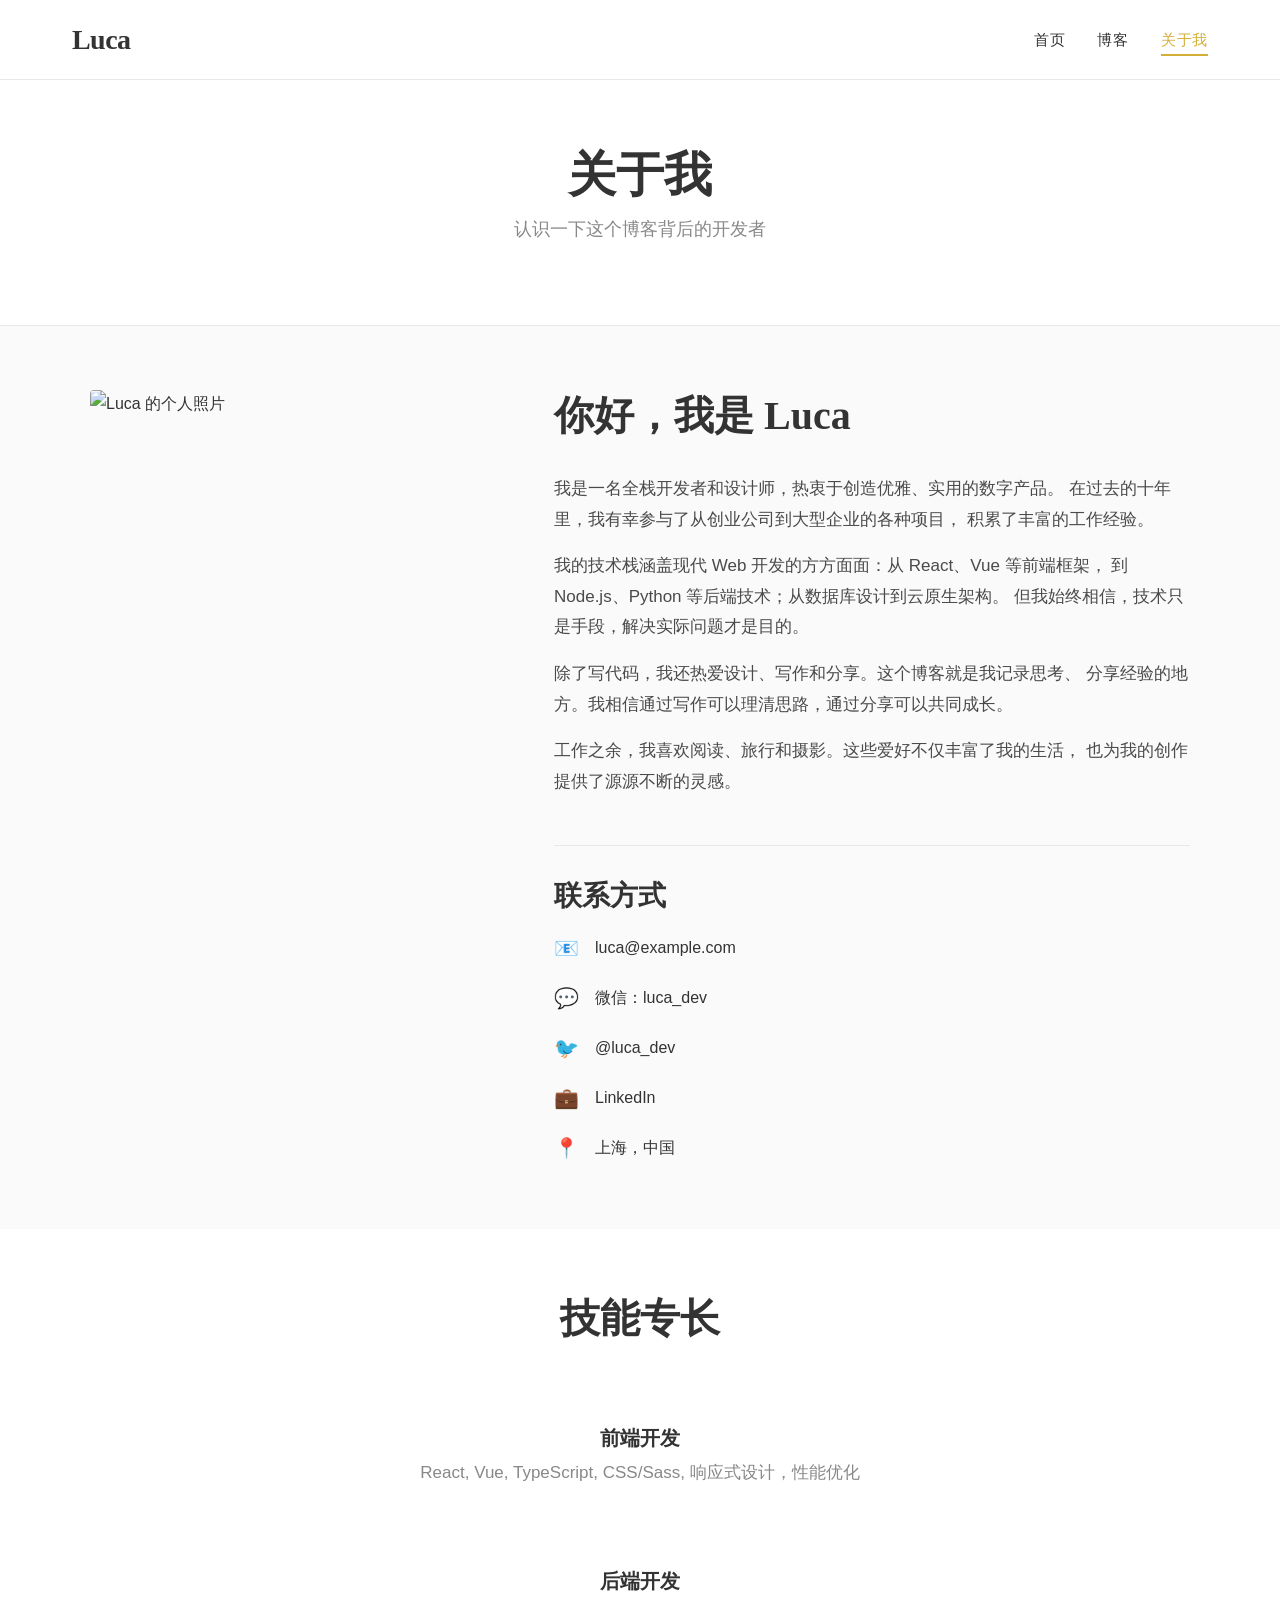
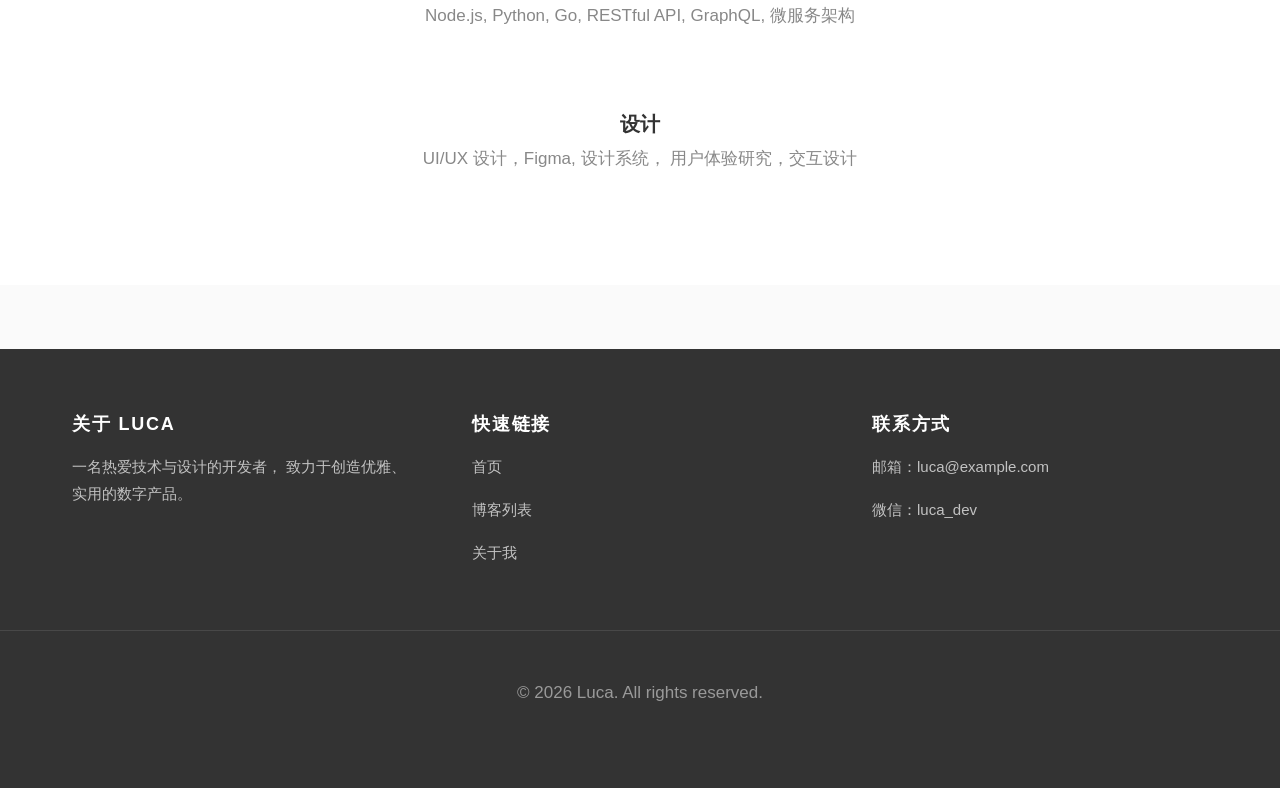
==== about.html @ 521ca347 "Initial commit: Luca personal blog" ====
<!DOCTYPE html>
<html lang="zh-CN">
<head>
  <meta charset="UTF-8">
  <meta name="viewport" content="width=device-width, initial-scale=1.0">
  <meta name="description" content="关于 Luca - 个人简介与联系方式">
  <title>关于我 - Luca</title>
  <link rel="stylesheet" href="css/style.css">
</head>
<body>
  <!-- Header & Navigation -->
  <header class="site-header">
    <div class="container header-inner">
      <a href="index.html" class="logo">Luca</a>
      
      <button class="menu-toggle" aria-label="切换菜单">
        <span></span>
        <span></span>
        <span></span>
      </button>
      
      <nav>
        <ul class="nav-menu">
          <li><a href="index.html" class="nav-link">首页</a></li>
          <li><a href="blog.html" class="nav-link">博客</a></li>
          <li><a href="about.html" class="nav-link active">关于我</a></li>
        </ul>
      </nav>
    </div>
  </header>

  <!-- Page Header -->
  <section class="page-header">
    <div class="container">
      <h1 class="page-title">关于我</h1>
      <p class="page-subtitle">认识一下这个博客背后的开发者</p>
    </div>
  </section>

  <!-- About Section -->
  <section class="section">
    <div class="container">
      <div class="about-grid">
        <img src="https://images.unsplash.com/photo-1507003211169-0a1dd7228f2d?w=800&h=1000&fit=crop" 
             alt="Luca 的个人照片" 
             class="about-image"
             loading="lazy">
        
        <div class="about-content">
          <h2>你好，我是 Luca</h2>
          
          <div class="about-text">
            <p>
              我是一名全栈开发者和设计师，热衷于创造优雅、实用的数字产品。
              在过去的十年里，我有幸参与了从创业公司到大型企业的各种项目，
              积累了丰富的工作经验。
            </p>
            
            <p>
              我的技术栈涵盖现代 Web 开发的方方面面：从 React、Vue 等前端框架，
              到 Node.js、Python 等后端技术；从数据库设计到云原生架构。
              但我始终相信，技术只是手段，解决实际问题才是目的。
            </p>
            
            <p>
              除了写代码，我还热爱设计、写作和分享。这个博客就是我记录思考、
              分享经验的地方。我相信通过写作可以理清思路，通过分享可以共同成长。
            </p>
            
            <p>
              工作之余，我喜欢阅读、旅行和摄影。这些爱好不仅丰富了我的生活，
              也为我的创作提供了源源不断的灵感。
            </p>
          </div>

          <div class="about-contact">
            <h3>联系方式</h3>
            <ul class="contact-list">
              <li class="contact-item">
                <span class="contact-icon">📧</span>
                <a href="mailto:luca@example.com">luca@example.com</a>
              </li>
              <li class="contact-item">
                <span class="contact-icon">💬</span>
                <span>微信：luca_dev</span>
              </li>
              <li class="contact-item">
                <span class="contact-icon">🐦</span>
                <a href="https://twitter.com/luca_dev" target="_blank" rel="noopener">@luca_dev</a>
              </li>
              <li class="contact-item">
                <span class="contact-icon">💼</span>
                <a href="https://linkedin.com/in/luca" target="_blank" rel="noopener">LinkedIn</a>
              </li>
              <li class="contact-item">
                <span class="contact-icon">📍</span>
                <span>上海，中国</span>
              </li>
            </ul>
          </div>
        </div>
      </div>
    </div>
  </section>

  <!-- Skills Section -->
  <section class="section" style="background-color: var(--color-white);">
    <div class="container">
      <h2 style="text-align: center; margin-bottom: 3rem;">技能专长</h2>
      
      <div class="grid-3">
        <div class="fade-in" style="padding: var(--spacing-md); text-align: center;">
          <h3 style="font-size: 1.25rem; margin-bottom: var(--spacing-xs);">前端开发</h3>
          <p style="color: var(--color-gray);">
            React, Vue, TypeScript, CSS/Sass, 
            响应式设计，性能优化
          </p>
        </div>
        
        <div class="fade-in" style="padding: var(--spacing-md); text-align: center;">
          <h3 style="font-size: 1.25rem; margin-bottom: var(--spacing-xs);">后端开发</h3>
          <p style="color: var(--color-gray);">
            Node.js, Python, Go, RESTful API, 
            GraphQL, 微服务架构
          </p>
        </div>
        
        <div class="fade-in" style="padding: var(--spacing-md); text-align: center;">
          <h3 style="font-size: 1.25rem; margin-bottom: var(--spacing-xs);">设计</h3>
          <p style="color: var(--color-gray);">
            UI/UX 设计，Figma, 设计系统，
            用户体验研究，交互设计
          </p>
        </div>
      </div>
    </div>
  </section>

  <!-- Footer -->
  <footer class="site-footer">
    <div class="footer-inner">
      <div class="footer-section">
        <h4>关于 Luca</h4>
        <p>
          一名热爱技术与设计的开发者，
          致力于创造优雅、实用的数字产品。
        </p>
      </div>
      
      <div class="footer-section">
        <h4>快速链接</h4>
        <p><a href="index.html">首页</a></p>
        <p><a href="blog.html">博客列表</a></p>
        <p><a href="about.html">关于我</a></p>
      </div>
      
      <div class="footer-section">
        <h4>联系方式</h4>
        <p>邮箱：luca@example.com</p>
        <p>微信：luca_dev</p>
      </div>
    </div>
    
    <div class="footer-bottom">
      <p>&copy; 2026 Luca. All rights reserved.</p>
    </div>
  </footer>

  <script src="js/main.js"></script>
</body>
</html>
---- css/style.css ----
/* ============================================
   Luca Personal Blog - Main Stylesheet
   Modern Editorial Style
   ============================================ */

/* CSS Variables - Design Tokens */
:root {
  /* Colors */
  --color-soft-white: #FAFAFA;
  --color-white: #FFFFFF;
  --color-charcoal: #333333;
  --color-charcoal-light: #4A4A4A;
  --color-soft-gold: #D4AF37;
  --color-soft-gold-light: #E5C55A;
  --color-gray-light: #E8E8E8;
  --color-gray: #888888;
  
  /* Typography - System Font Stack */
  --font-primary: -apple-system, BlinkMacSystemFont, "Segoe UI", Roboto, 
                  "Helvetica Neue", Arial, "Noto Sans", "PingFang SC", 
                  "Hiragino Sans GB", "Microsoft YaHei", sans-serif;
  --font-serif: Georgia, "Times New Roman", Times, "Songti SC", 
                "SimSun", serif;
  
  /* Spacing */
  --spacing-xs: 0.5rem;
  --spacing-sm: 1rem;
  --spacing-md: 2rem;
  --spacing-lg: 3rem;
  --spacing-xl: 4rem;
  
  /* Layout */
  --container-max: 1200px;
  --header-height: 80px;
  
  /* Transitions */
  --transition-fast: 0.2s ease;
  --transition-normal: 0.3s ease;
}

/* ============================================
   Reset & Base Styles
   ============================================ */
*, *::before, *::after {
  margin: 0;
  padding: 0;
  box-sizing: border-box;
}

html {
  font-size: 16px;
  scroll-behavior: smooth;
}

body {
  font-family: var(--font-primary);
  background-color: var(--color-soft-white);
  color: var(--color-charcoal);
  line-height: 1.7;
  font-weight: 400;
  -webkit-font-smoothing: antialiased;
  -moz-osx-font-smoothing: grayscale;
}

a {
  color: var(--color-charcoal);
  text-decoration: none;
  transition: color var(--transition-fast);
}

a:hover {
  color: var(--color-soft-gold);
}

img {
  max-width: 100%;
  height: auto;
  display: block;
}

/* ============================================
   Typography
   ============================================ */
h1, h2, h3, h4, h5, h6 {
  font-family: var(--font-serif);
  font-weight: 600;
  line-height: 1.3;
  margin-bottom: var(--spacing-sm);
  color: var(--color-charcoal);
}

h1 { font-size: 3rem; }
h2 { font-size: 2.5rem; }
h3 { font-size: 1.75rem; }
h4 { font-size: 1.5rem; }

p {
  margin-bottom: var(--spacing-sm);
  font-size: 1.0625rem;
}

/* ============================================
   Layout Utilities
   ============================================ */
.container {
  max-width: var(--container-max);
  margin: 0 auto;
  padding: 0 var(--spacing-md);
}

.section {
  padding: var(--spacing-xl) 0;
}

/* Grid Layouts */
.grid {
  display: grid;
  gap: var(--spacing-md);
}

.grid-2 { grid-template-columns: repeat(2, 1fr); }
.grid-3 { grid-template-columns: repeat(3, 1fr); }
.grid-4 { grid-template-columns: repeat(4, 1fr); }

/* Flexbox Utilities */
.flex {
  display: flex;
}

.flex-center {
  display: flex;
  align-items: center;
  justify-content: center;
}

.flex-between {
  display: flex;
  align-items: center;
  justify-content: space-between;
}

.flex-column {
  display: flex;
  flex-direction: column;
}

/* ============================================
   Header & Navigation
   ============================================ */
.site-header {
  background-color: var(--color-white);
  border-bottom: 1px solid var(--color-gray-light);
  position: sticky;
  top: 0;
  z-index: 1000;
  height: var(--header-height);
}

.header-inner {
  display: flex;
  align-items: center;
  justify-content: space-between;
  height: 100%;
}

.logo {
  font-family: var(--font-serif);
  font-size: 1.75rem;
  font-weight: 700;
  color: var(--color-charcoal);
  letter-spacing: -0.02em;
}

.logo:hover {
  color: var(--color-soft-gold);
}

.nav-menu {
  display: flex;
  list-style: none;
  gap: var(--spacing-md);
}

.nav-link {
  font-size: 0.9375rem;
  font-weight: 500;
  text-transform: uppercase;
  letter-spacing: 0.05em;
  padding: var(--spacing-xs) 0;
  position: relative;
}

.nav-link::after {
  content: '';
  position: absolute;
  bottom: 0;
  left: 0;
  width: 0;
  height: 2px;
  background-color: var(--color-soft-gold);
  transition: width var(--transition-normal);
}

.nav-link:hover::after,
.nav-link.active::after {
  width: 100%;
}

.nav-link:hover,
.nav-link.active {
  color: var(--color-soft-gold);
}

/* Mobile Menu Toggle */
.menu-toggle {
  display: none;
  flex-direction: column;
  gap: 5px;
  background: none;
  border: none;
  cursor: pointer;
  padding: var(--spacing-xs);
}

.menu-toggle span {
  width: 25px;
  height: 2px;
  background-color: var(--color-charcoal);
  transition: var(--transition-fast);
}

/* ============================================
   Hero Section
   ============================================ */
.hero {
  background-color: var(--color-white);
  padding: var(--spacing-xl) 0;
  text-align: center;
}

.hero-title {
  font-size: 3.5rem;
  margin-bottom: var(--spacing-sm);
  color: var(--color-charcoal);
}

.hero-subtitle {
  font-size: 1.25rem;
  color: var(--color-gray);
  max-width: 600px;
  margin: 0 auto;
  font-family: var(--font-serif);
  font-style: italic;
}

/* ============================================
   Blog Cards
   ============================================ */
.blog-grid {
  display: grid;
  grid-template-columns: repeat(auto-fill, minmax(350px, 1fr));
  gap: var(--spacing-lg);
}

.blog-card {
  background-color: var(--color-white);
  border: 1px solid var(--color-gray-light);
  overflow: hidden;
  transition: transform var(--transition-normal), 
              box-shadow var(--transition-normal);
}

.blog-card:hover {
  transform: translateY(-5px);
  box-shadow: 0 10px 30px rgba(0, 0, 0, 0.1);
}

.blog-card-image {
  width: 100%;
  height: 240px;
  object-fit: cover;
  transition: transform var(--transition-normal);
}

.blog-card:hover .blog-card-image {
  transform: scale(1.05);
}

.blog-card-content {
  padding: var(--spacing-md);
}

.blog-card-meta {
  display: flex;
  align-items: center;
  gap: var(--spacing-sm);
  margin-bottom: var(--spacing-xs);
  font-size: 0.8125rem;
  color: var(--color-gray);
  text-transform: uppercase;
  letter-spacing: 0.05em;
}

.blog-card-category {
  color: var(--color-soft-gold);
  font-weight: 600;
}

.blog-card-title {
  font-size: 1.5rem;
  margin-bottom: var(--spacing-xs);
  line-height: 1.3;
}

.blog-card-excerpt {
  color: var(--color-charcoal-light);
  font-size: 1rem;
  line-height: 1.7;
  margin-bottom: var(--spacing-sm);
}

.blog-card-footer {
  display: flex;
  align-items: center;
  justify-content: space-between;
  padding-top: var(--spacing-sm);
  border-top: 1px solid var(--color-gray-light);
}

.read-more {
  font-size: 0.875rem;
  font-weight: 600;
  text-transform: uppercase;
  letter-spacing: 0.05em;
  color: var(--color-soft-gold);
  display: flex;
  align-items: center;
  gap: var(--spacing-xs);
}

.read-more::after {
  content: '→';
  transition: transform var(--transition-fast);
}

.read-more:hover::after {
  transform: translateX(5px);
}

/* ============================================
   Blog List Page
   ============================================ */
.page-header {
  background-color: var(--color-white);
  padding: var(--spacing-xl) 0;
  text-align: center;
  border-bottom: 1px solid var(--color-gray-light);
}

.page-title {
  font-size: 3rem;
  margin-bottom: var(--spacing-xs);
}

.page-subtitle {
  font-size: 1.125rem;
  color: var(--color-gray);
  font-family: var(--font-serif);
}

.blog-list {
  display: grid;
  gap: var(--spacing-lg);
  max-width: 900px;
  margin: 0 auto;
}

.blog-list-item {
  display: grid;
  grid-template-columns: 300px 1fr;
  gap: var(--spacing-md);
  background-color: var(--color-white);
  border: 1px solid var(--color-gray-light);
  overflow: hidden;
  transition: transform var(--transition-normal),
              box-shadow var(--transition-normal);
}

.blog-list-item:hover {
  transform: translateX(5px);
  box-shadow: 0 5px 20px rgba(0, 0, 0, 0.08);
}

.blog-list-item-image {
  width: 100%;
  height: 100%;
  min-height: 200px;
  object-fit: cover;
}

.blog-list-item-content {
  padding: var(--spacing-md);
  display: flex;
  flex-direction: column;
  justify-content: center;
}

.blog-list-item-meta {
  display: flex;
  align-items: center;
  gap: var(--spacing-sm);
  margin-bottom: var(--spacing-xs);
  font-size: 0.8125rem;
  color: var(--color-gray);
  text-transform: uppercase;
  letter-spacing: 0.05em;
}

.blog-list-item-title {
  font-size: 1.75rem;
  margin-bottom: var(--spacing-xs);
}

.blog-list-item-excerpt {
  color: var(--color-charcoal-light);
  font-size: 1rem;
  line-height: 1.7;
}

/* ============================================
   About Page
   ============================================ */
.about-grid {
  display: grid;
  grid-template-columns: 400px 1fr;
  gap: var(--spacing-xl);
  align-items: start;
  max-width: 1100px;
  margin: 0 auto;
}

.about-image {
  width: 100%;
  height: 500px;
  object-fit: cover;
  border-radius: 4px;
}

.about-content h2 {
  font-size: 2.5rem;
  margin-bottom: var(--spacing-md);
}

.about-text {
  font-size: 1.0625rem;
  line-height: 1.8;
  color: var(--color-charcoal-light);
  margin-bottom: var(--spacing-md);
}

.about-contact {
  margin-top: var(--spacing-lg);
  padding-top: var(--spacing-md);
  border-top: 1px solid var(--color-gray-light);
}

.contact-list {
  list-style: none;
  display: grid;
  gap: var(--spacing-sm);
}

.contact-item {
  display: flex;
  align-items: center;
  gap: var(--spacing-sm);
  font-size: 1rem;
}

.contact-icon {
  color: var(--color-soft-gold);
  font-size: 1.25rem;
}

/* ============================================
   Single Post Page
   ============================================ */
.post-header {
  max-width: 900px;
  margin: 0 auto;
  padding: var(--spacing-xl) 0;
  text-align: center;
}

.post-meta {
  display: flex;
  align-items: center;
  justify-content: center;
  gap: var(--spacing-md);
  margin-bottom: var(--spacing-sm);
  font-size: 0.875rem;
  color: var(--color-gray);
  text-transform: uppercase;
  letter-spacing: 0.05em;
}

.post-category {
  color: var(--color-soft-gold);
  font-weight: 600;
}

.post-title {
  font-size: 3.5rem;
  margin-bottom: var(--spacing-md);
  line-height: 1.2;
}

.post-featured-image {
  width: 100%;
  max-width: 1100px;
  height: 500px;
  object-fit: cover;
  margin: 0 auto var(--spacing-xl);
  border-radius: 4px;
}

.post-content {
  max-width: 750px;
  margin: 0 auto;
  padding: 0 var(--spacing-md);
  font-size: 1.125rem;
  line-height: 1.9;
}

.post-content p {
  margin-bottom: var(--spacing-md);
}

.post-content h2 {
  font-size: 2rem;
  margin-top: var(--spacing-xl);
  margin-bottom: var(--spacing-sm);
}

.post-content h3 {
  font-size: 1.5rem;
  margin-top: var(--spacing-lg);
  margin-bottom: var(--spacing-sm);
}

.post-content blockquote {
  border-left: 4px solid var(--color-soft-gold);
  padding-left: var(--spacing-md);
  margin: var(--spacing-lg) 0;
  font-family: var(--font-serif);
  font-size: 1.25rem;
  font-style: italic;
  color: var(--color-charcoal-light);
}

.post-content ul,
.post-content ol {
  margin: var(--spacing-md) 0;
  padding-left: var(--spacing-md);
}

.post-content li {
  margin-bottom: var(--spacing-xs);
}

.post-content img {
  margin: var(--spacing-lg) 0;
  border-radius: 4px;
}

.post-tags {
  display: flex;
  flex-wrap: wrap;
  gap: var(--spacing-xs);
  margin-top: var(--spacing-xl);
  padding-top: var(--spacing-md);
  border-top: 1px solid var(--color-gray-light);
}

.tag {
  background-color: var(--color-gray-light);
  color: var(--color-charcoal);
  padding: var(--spacing-xs) var(--spacing-sm);
  font-size: 0.8125rem;
  text-transform: uppercase;
  letter-spacing: 0.05em;
  border-radius: 3px;
  transition: background-color var(--transition-fast);
}

.tag:hover {
  background-color: var(--color-soft-gold);
  color: var(--color-white);
}

/* ============================================
   Footer
   ============================================ */
.site-footer {
  background-color: var(--color-charcoal);
  color: var(--color-white);
  padding: var(--spacing-xl) 0;
  margin-top: var(--spacing-xl);
}

.footer-inner {
  display: grid;
  grid-template-columns: repeat(3, 1fr);
  gap: var(--spacing-xl);
  max-width: var(--container-max);
  margin: 0 auto;
  padding: 0 var(--spacing-md);
}

.footer-section h4 {
  color: var(--color-white);
  font-size: 1.125rem;
  margin-bottom: var(--spacing-sm);
  font-family: var(--font-primary);
  text-transform: uppercase;
  letter-spacing: 0.1em;
}

.footer-section p,
.footer-section a {
  color: rgba(255, 255, 255, 0.7);
  font-size: 0.9375rem;
  line-height: 1.8;
}

.footer-section a:hover {
  color: var(--color-soft-gold);
}

.footer-bottom {
  text-align: center;
  padding-top: var(--spacing-lg);
  margin-top: var(--spacing-lg);
  border-top: 1px solid rgba(255, 255, 255, 0.1);
  color: rgba(255, 255, 255, 0.5);
  font-size: 0.875rem;
}

/* ============================================
   Responsive Design
   ============================================ */
@media (max-width: 1024px) {
  .grid-3,
  .grid-4 {
    grid-template-columns: repeat(2, 1fr);
  }
  
  .about-grid {
    grid-template-columns: 1fr;
  }
  
  .about-image {
    height: 400px;
  }
  
  .footer-inner {
    grid-template-columns: 1fr;
    text-align: center;
  }
}

@media (max-width: 768px) {
  :root {
    --header-height: 70px;
  }
  
  h1 { font-size: 2.5rem; }
  h2 { font-size: 2rem; }
  h3 { font-size: 1.5rem; }
  
  .hero-title {
    font-size: 2.5rem;
  }
  
  .menu-toggle {
    display: flex;
  }
  
  .nav-menu {
    display: none;
    position: absolute;
    top: var(--header-height);
    left: 0;
    right: 0;
    background-color: var(--color-white);
    flex-direction: column;
    padding: var(--spacing-md);
    border-bottom: 1px solid var(--color-gray-light);
    box-shadow: 0 5px 10px rgba(0, 0, 0, 0.1);
  }
  
  .nav-menu.active {
    display: flex;
  }
  
  .blog-grid {
    grid-template-columns: 1fr;
  }
  
  .blog-list-item {
    grid-template-columns: 1fr;
  }
  
  .blog-list-item-image {
    height: 240px;
    min-height: auto;
  }
  
  .post-title {
    font-size: 2.5rem;
  }
  
  .post-featured-image {
    height: 300px;
  }
  
  .grid-2,
  .grid-3,
  .grid-4 {
    grid-template-columns: 1fr;
  }
}

@media (max-width: 480px) {
  .container {
    padding: 0 var(--spacing-sm);
  }
  
  .hero-title {
    font-size: 2rem;
  }
  
  .post-title {
    font-size: 2rem;
  }
}

/* ============================================
   Animations & Transitions
   ============================================ */
@keyframes fadeIn {
  from {
    opacity: 0;
    transform: translateY(20px);
  }
  to {
    opacity: 1;
    transform: translateY(0);
  }
}

.fade-in {
  animation: fadeIn 0.6s ease forwards;
}

/* Smooth scroll offset for sticky header */
html {
  scroll-padding-top: var(--header-height);
}

/* Selection color */
::selection {
  background-color: var(--color-soft-gold);
  color: var(--color-white);
}

/* Focus styles for accessibility */
a:focus,
button:focus,
input:focus,
textarea:focus {
  outline: 2px solid var(--color-soft-gold);
  outline-offset: 2px;
}

/* Print styles */
@media print {
  .site-header,
  .site-footer,
  .nav-menu {
    display: none;
  }
  
  .post-content {
    max-width: 100%;
  }
}
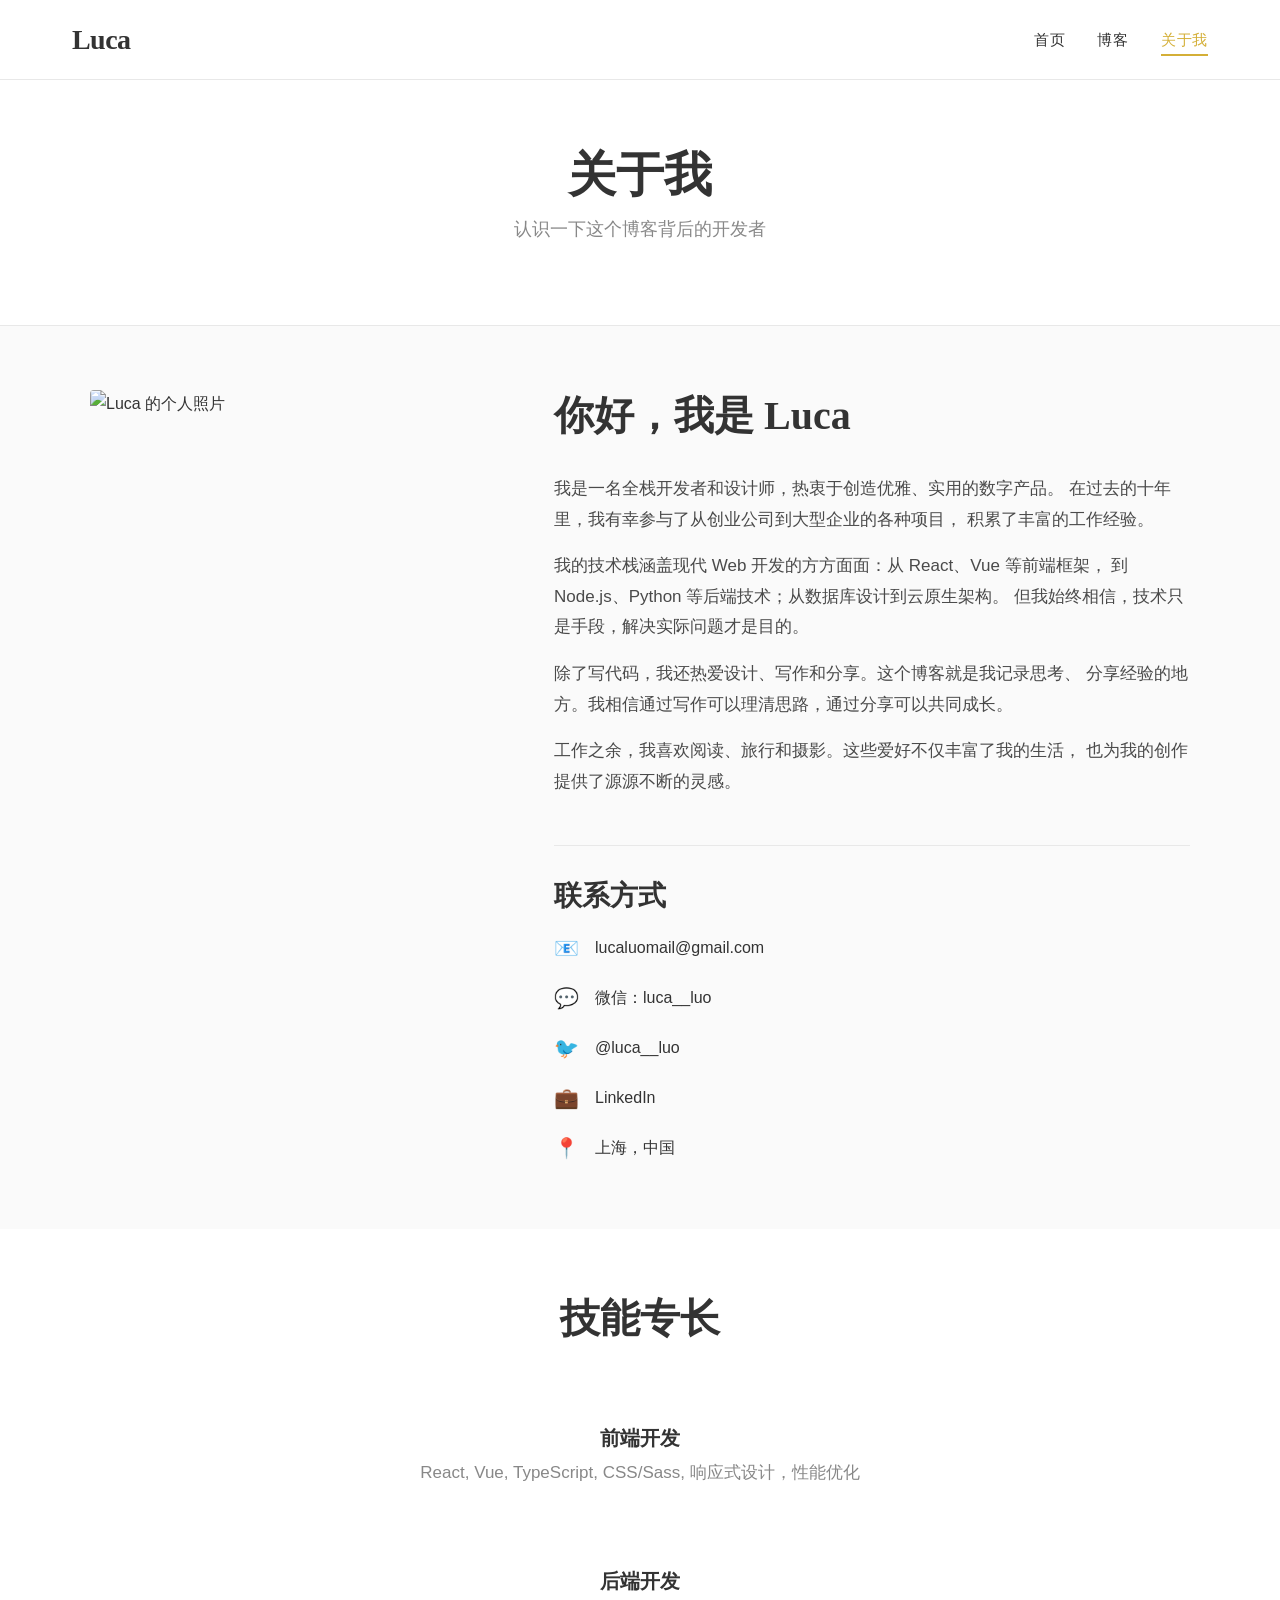
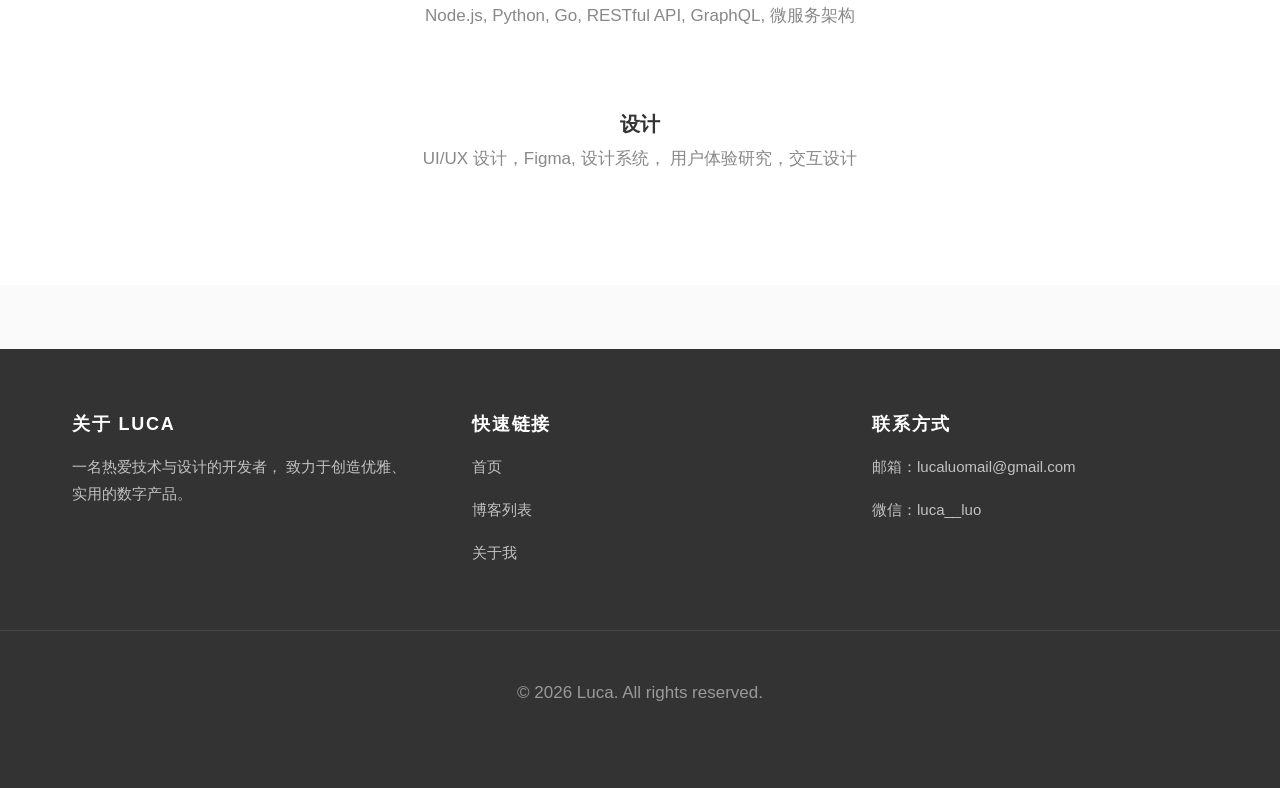
==== commit dfe248f7: "更新联系方式为真实信息" ====
--- a/about.html
+++ b/about.html
@@ -78,15 +78,15 @@
             <ul class="contact-list">
               <li class="contact-item">
                 <span class="contact-icon">📧</span>
-                <a href="mailto:luca@example.com">luca@example.com</a>
+                <a href="mailto:lucaluomail@gmail.com">lucaluomail@gmail.com</a>
               </li>
               <li class="contact-item">
                 <span class="contact-icon">💬</span>
-                <span>微信：luca_dev</span>
+                <span>微信：luca__luo</span>
               </li>
               <li class="contact-item">
                 <span class="contact-icon">🐦</span>
-                <a href="https://twitter.com/luca_dev" target="_blank" rel="noopener">@luca_dev</a>
+                <a href="https://twitter.com/luca__luo" target="_blank" rel="noopener">@luca__luo</a>
               </li>
               <li class="contact-item">
                 <span class="contact-icon">💼</span>
@@ -156,8 +156,8 @@
       
       <div class="footer-section">
         <h4>联系方式</h4>
-        <p>邮箱：luca@example.com</p>
-        <p>微信：luca_dev</p>
+        <p>邮箱：lucaluomail@gmail.com</p>
+        <p>微信：luca__luo</p>
       </div>
     </div>
     
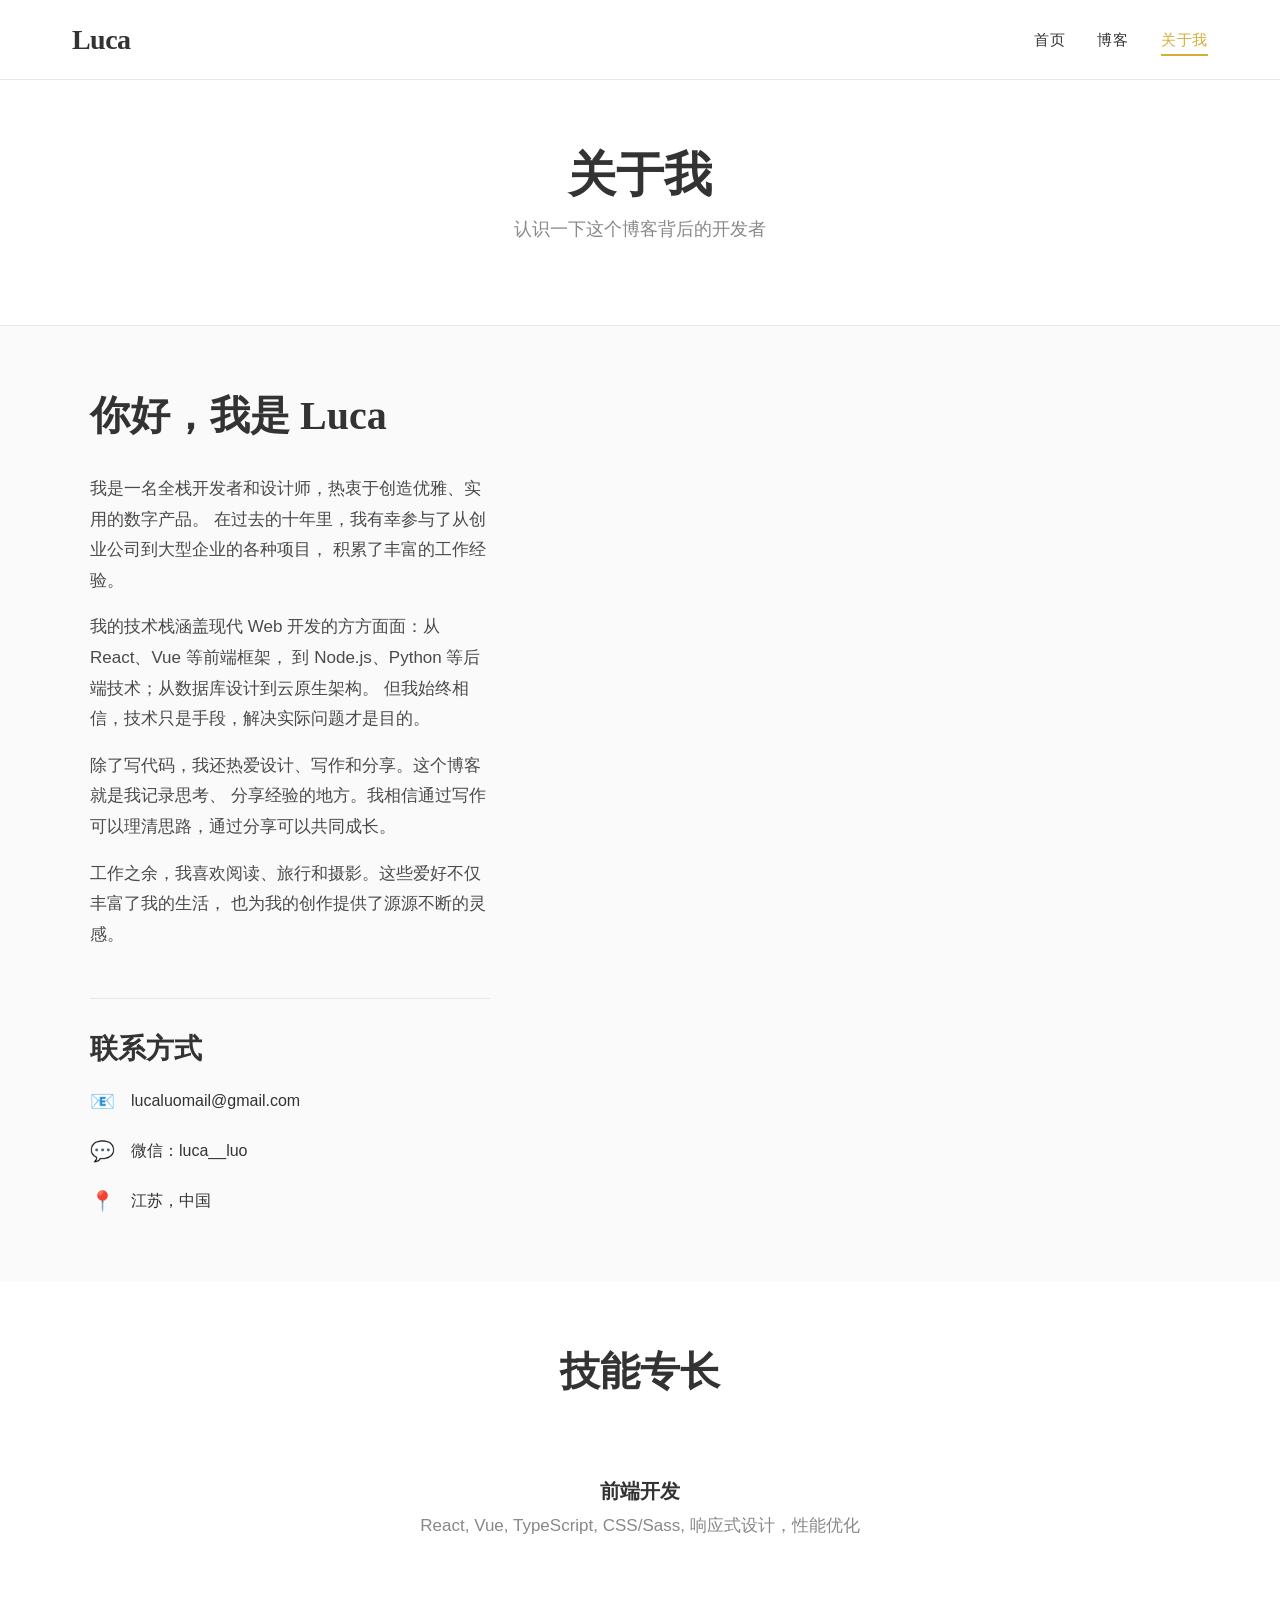
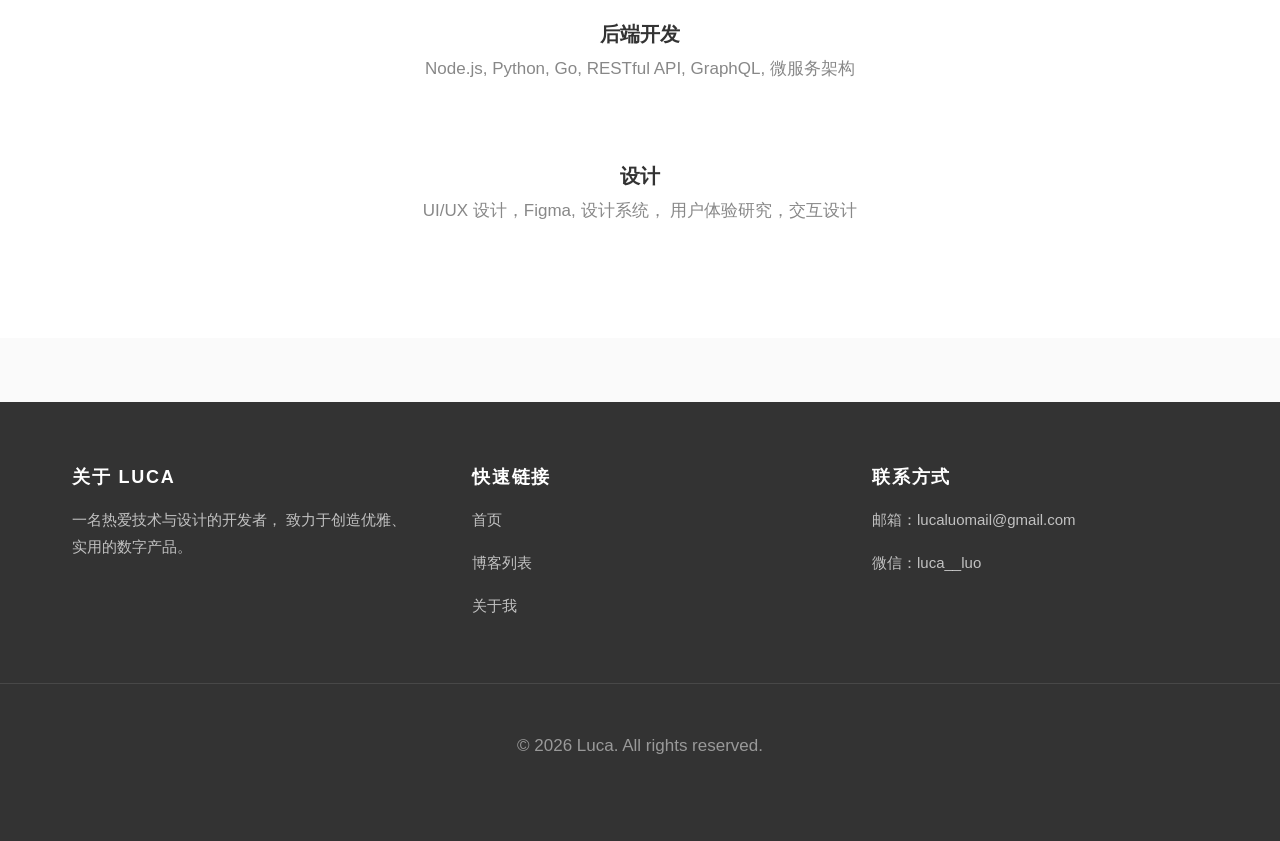
==== commit bac30373: "修正" ====
--- a/about.html
+++ b/about.html
@@ -41,10 +41,10 @@
   <section class="section">
     <div class="container">
       <div class="about-grid">
-        <img src="https://images.unsplash.com/photo-1507003211169-0a1dd7228f2d?w=800&h=1000&fit=crop" 
+        <!-- <img src="https://images.unsplash.com/photo-1507003211169-0a1dd7228f2d?w=800&h=1000&fit=crop" 
              alt="Luca 的个人照片" 
              class="about-image"
-             loading="lazy">
+             loading="lazy"> -->
         
         <div class="about-content">
           <h2>你好，我是 Luca</h2>
@@ -84,17 +84,17 @@
                 <span class="contact-icon">💬</span>
                 <span>微信：luca__luo</span>
               </li>
-              <li class="contact-item">
+              <!-- <li class="contact-item">
                 <span class="contact-icon">🐦</span>
                 <a href="https://twitter.com/luca__luo" target="_blank" rel="noopener">@luca__luo</a>
-              </li>
-              <li class="contact-item">
+              </li> -->
+              <!-- <li class="contact-item">
                 <span class="contact-icon">💼</span>
                 <a href="https://linkedin.com/in/luca" target="_blank" rel="noopener">LinkedIn</a>
-              </li>
+              </li> -->
               <li class="contact-item">
                 <span class="contact-icon">📍</span>
-                <span>上海，中国</span>
+                <span>江苏，中国</span>
               </li>
             </ul>
           </div>
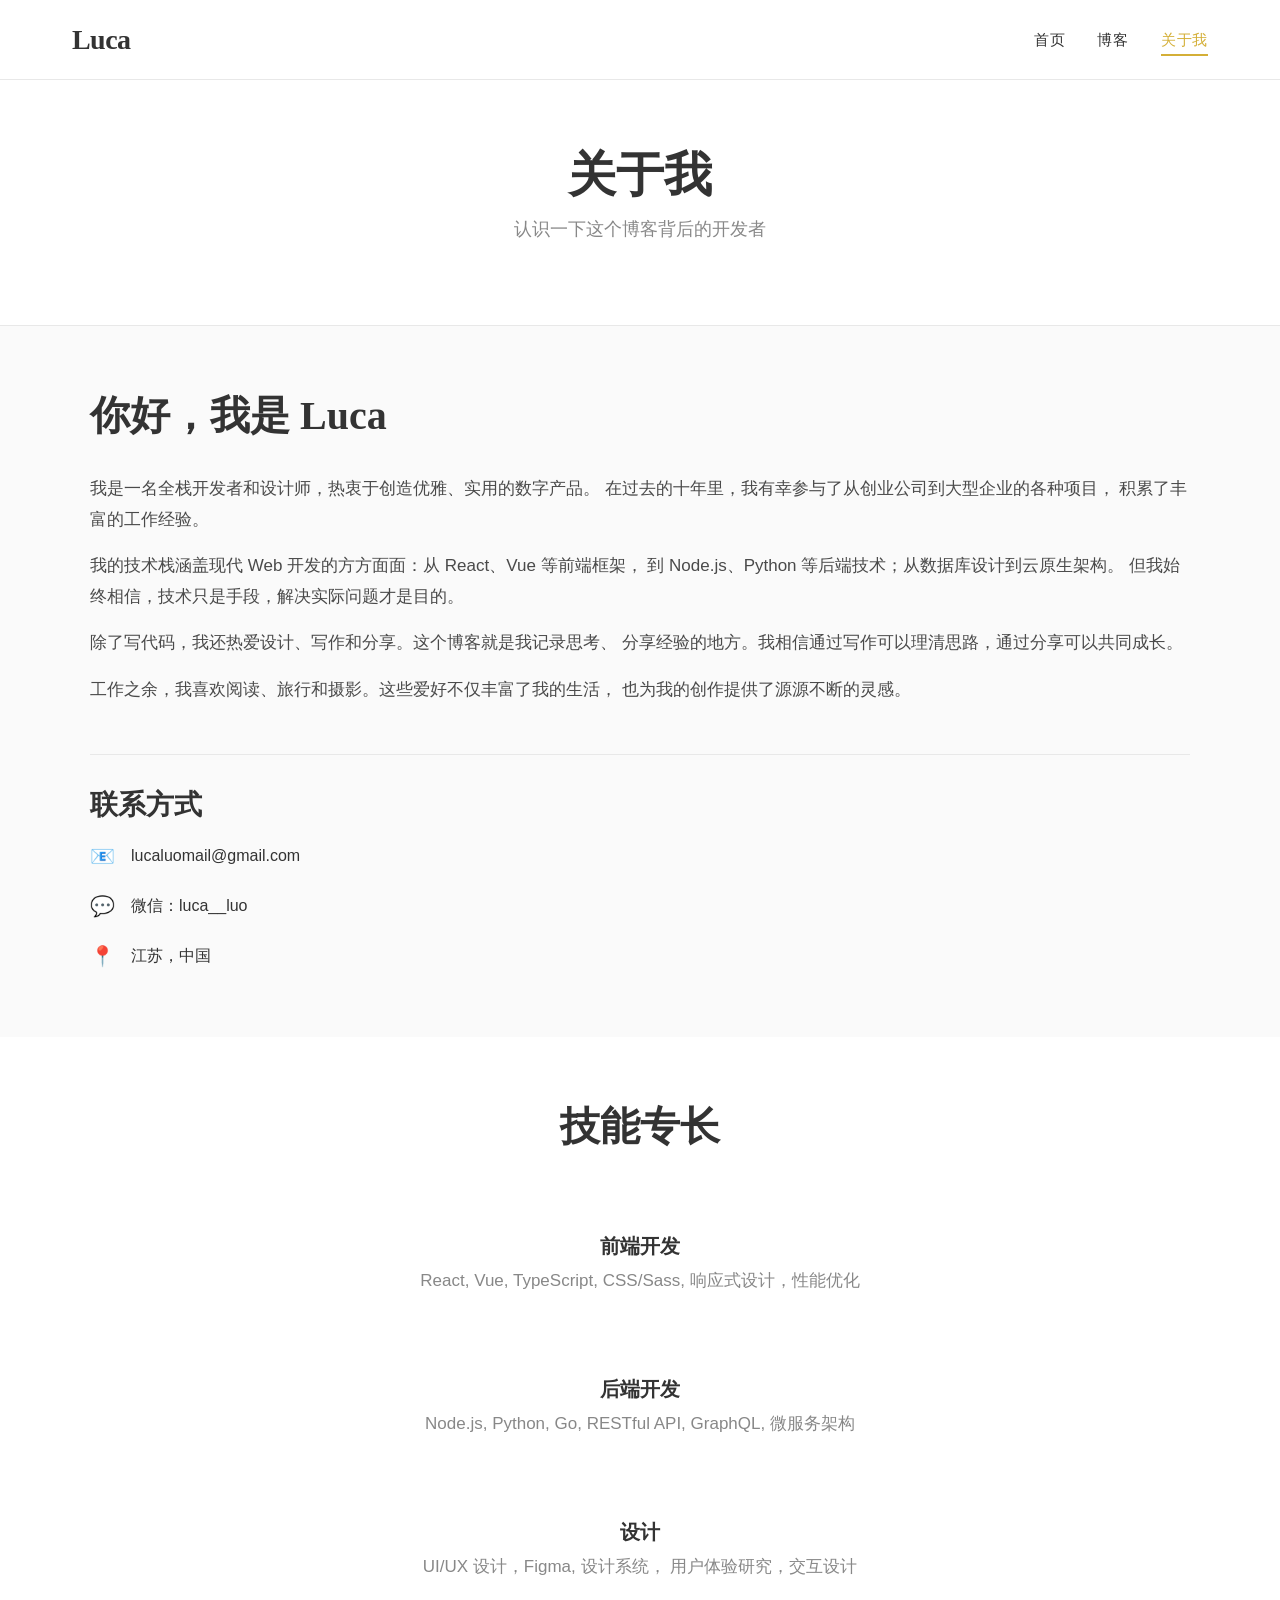
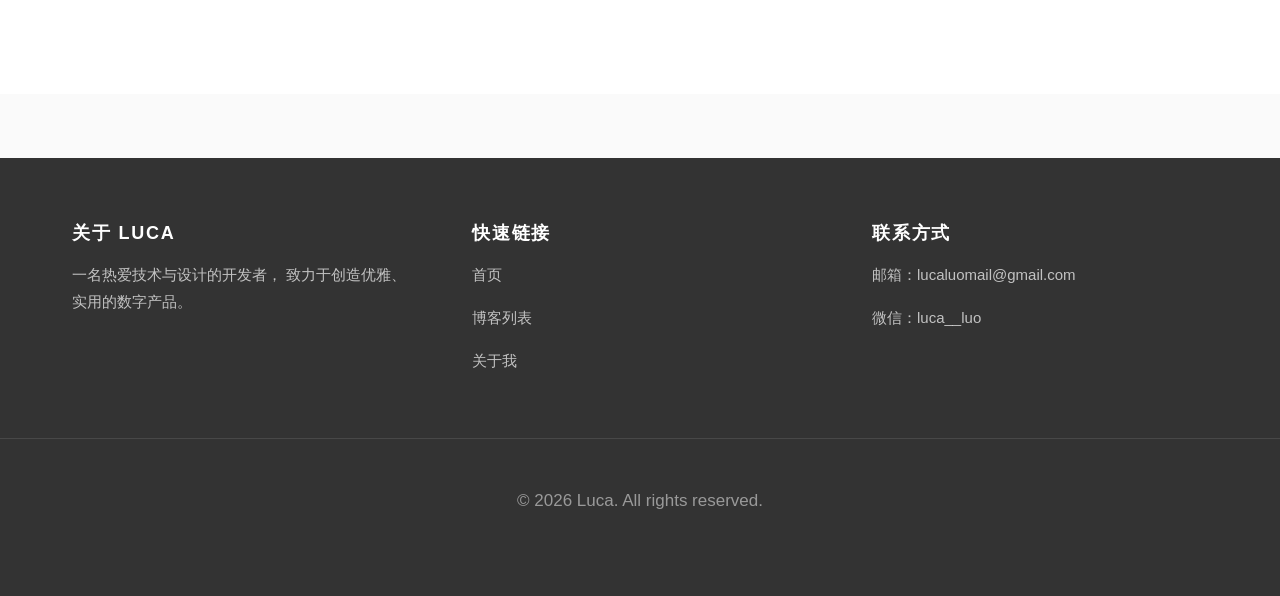
==== commit ce8af278: "移除about页面的图片并调整布局" ====
--- a/about.html
+++ b/about.html
@@ -41,11 +41,6 @@
   <section class="section">
     <div class="container">
       <div class="about-grid">
-        <!-- <img src="https://images.unsplash.com/photo-1507003211169-0a1dd7228f2d?w=800&h=1000&fit=crop" 
-             alt="Luca 的个人照片" 
-             class="about-image"
-             loading="lazy"> -->
-        
         <div class="about-content">
           <h2>你好，我是 Luca</h2>
           
--- a/css/style.css
+++ b/css/style.css
@@ -432,7 +432,7 @@
    ============================================ */
 .about-grid {
   display: grid;
-  grid-template-columns: 400px 1fr;
+  grid-template-columns: 1fr;
   gap: var(--spacing-xl);
   align-items: start;
   max-width: 1100px;
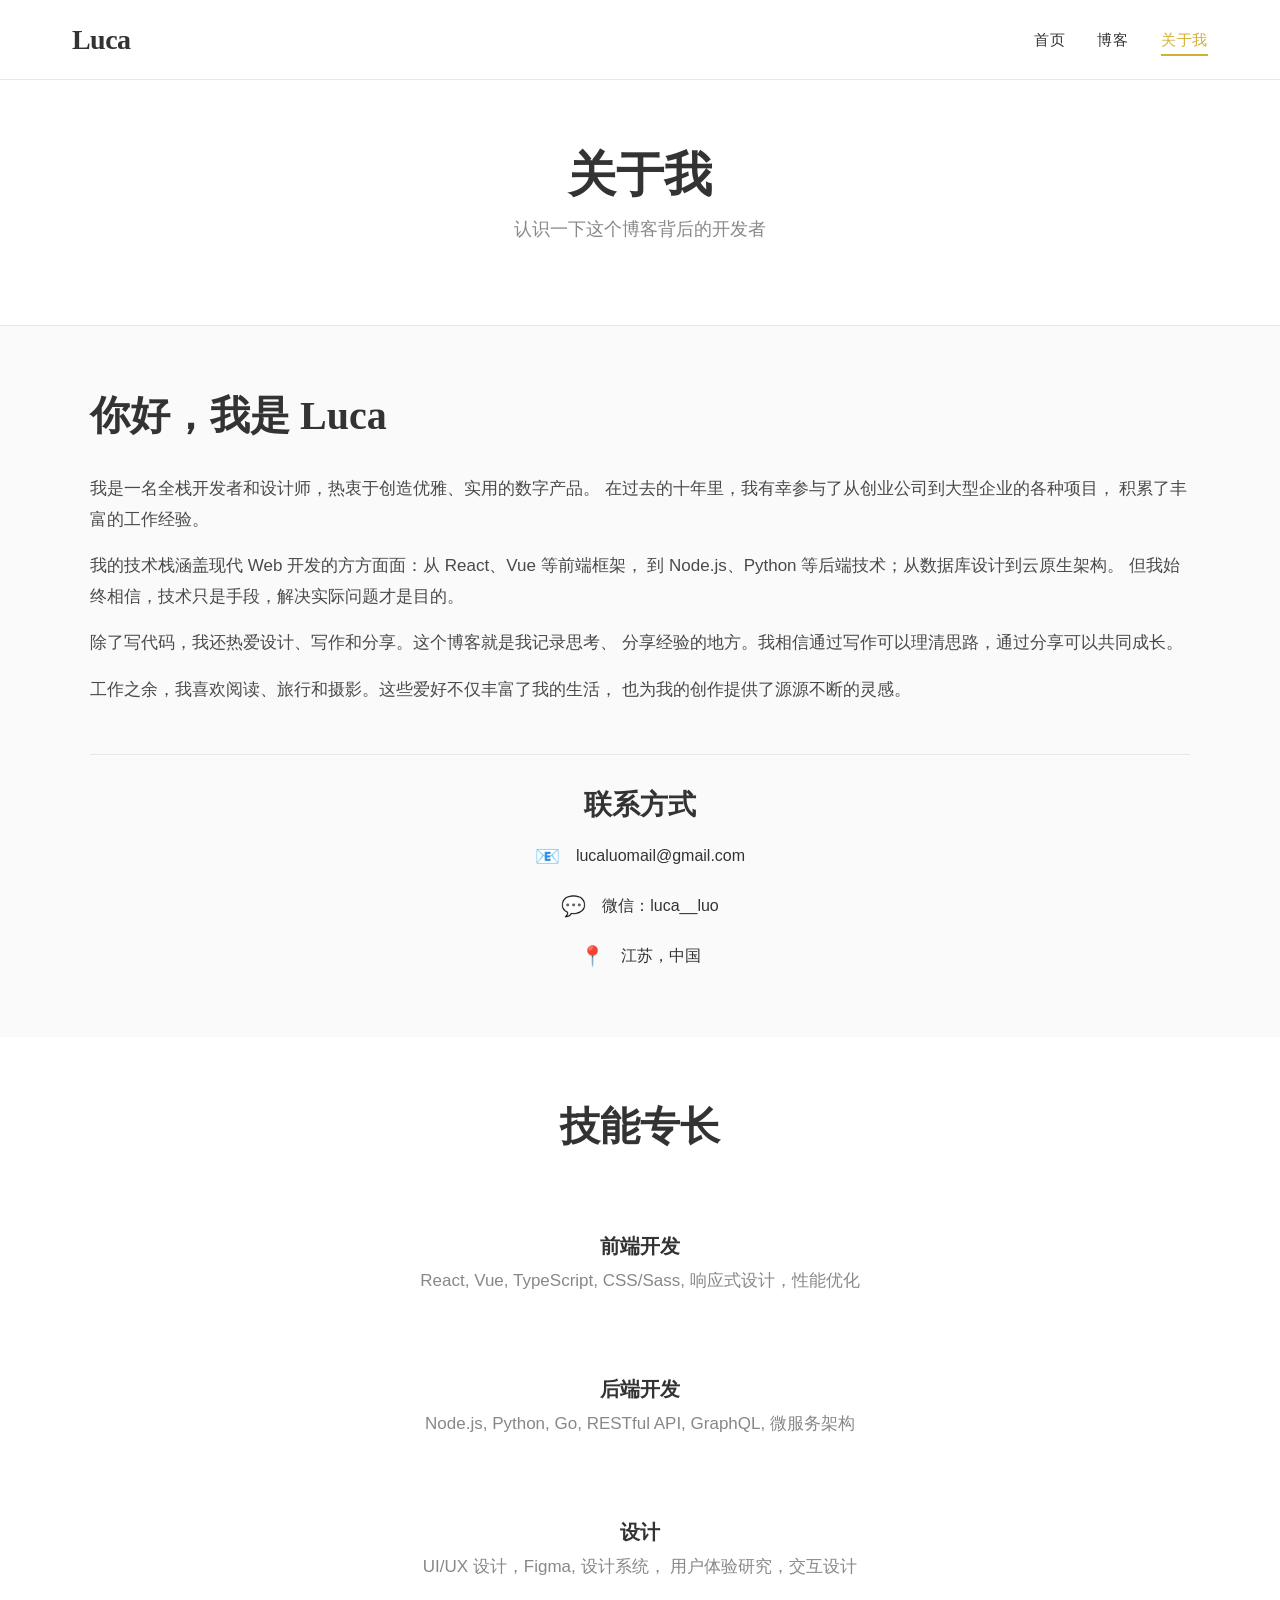
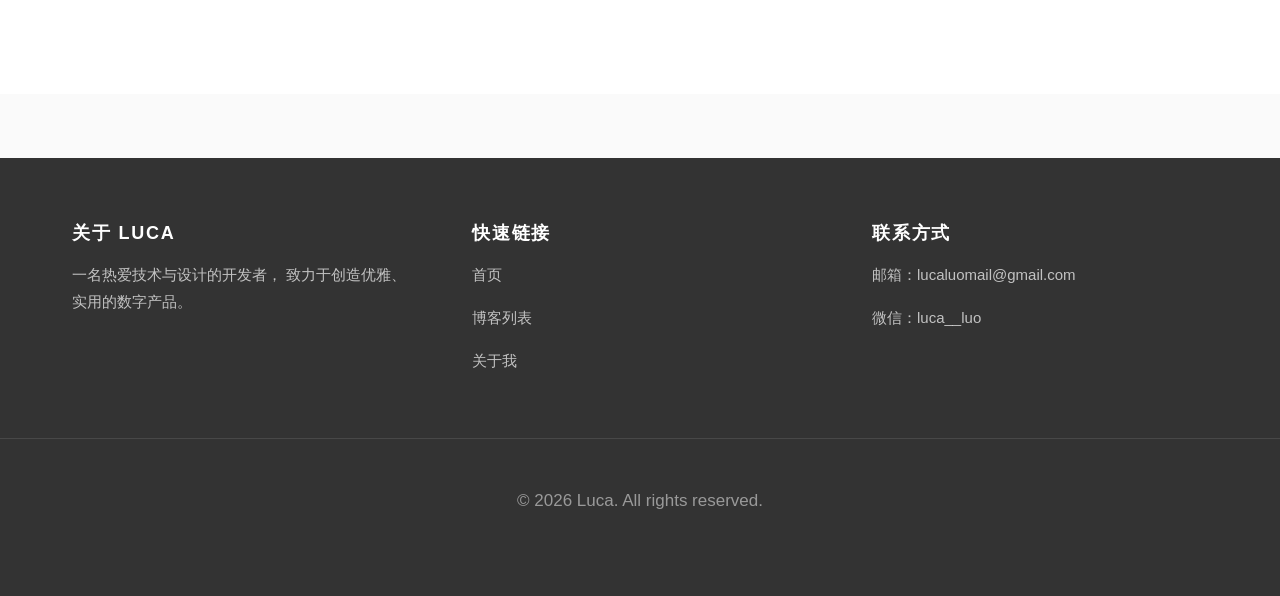
==== commit b05de687: "居中联系方式部分并移除多余的联系项" ====
--- a/about.html
+++ b/about.html
@@ -79,14 +79,6 @@
                 <span class="contact-icon">💬</span>
                 <span>微信：luca__luo</span>
               </li>
-              <!-- <li class="contact-item">
-                <span class="contact-icon">🐦</span>
-                <a href="https://twitter.com/luca__luo" target="_blank" rel="noopener">@luca__luo</a>
-              </li> -->
-              <!-- <li class="contact-item">
-                <span class="contact-icon">💼</span>
-                <a href="https://linkedin.com/in/luca" target="_blank" rel="noopener">LinkedIn</a>
-              </li> -->
               <li class="contact-item">
                 <span class="contact-icon">📍</span>
                 <span>江苏，中国</span>
--- a/css/style.css
+++ b/css/style.css
@@ -462,12 +462,14 @@
   margin-top: var(--spacing-lg);
   padding-top: var(--spacing-md);
   border-top: 1px solid var(--color-gray-light);
+  text-align: center;
 }
 
 .contact-list {
   list-style: none;
   display: grid;
   gap: var(--spacing-sm);
+  justify-items: center;
 }
 
 .contact-item {
@@ -475,6 +477,7 @@
   align-items: center;
   gap: var(--spacing-sm);
   font-size: 1rem;
+  justify-content: center;
 }
 
 .contact-icon {
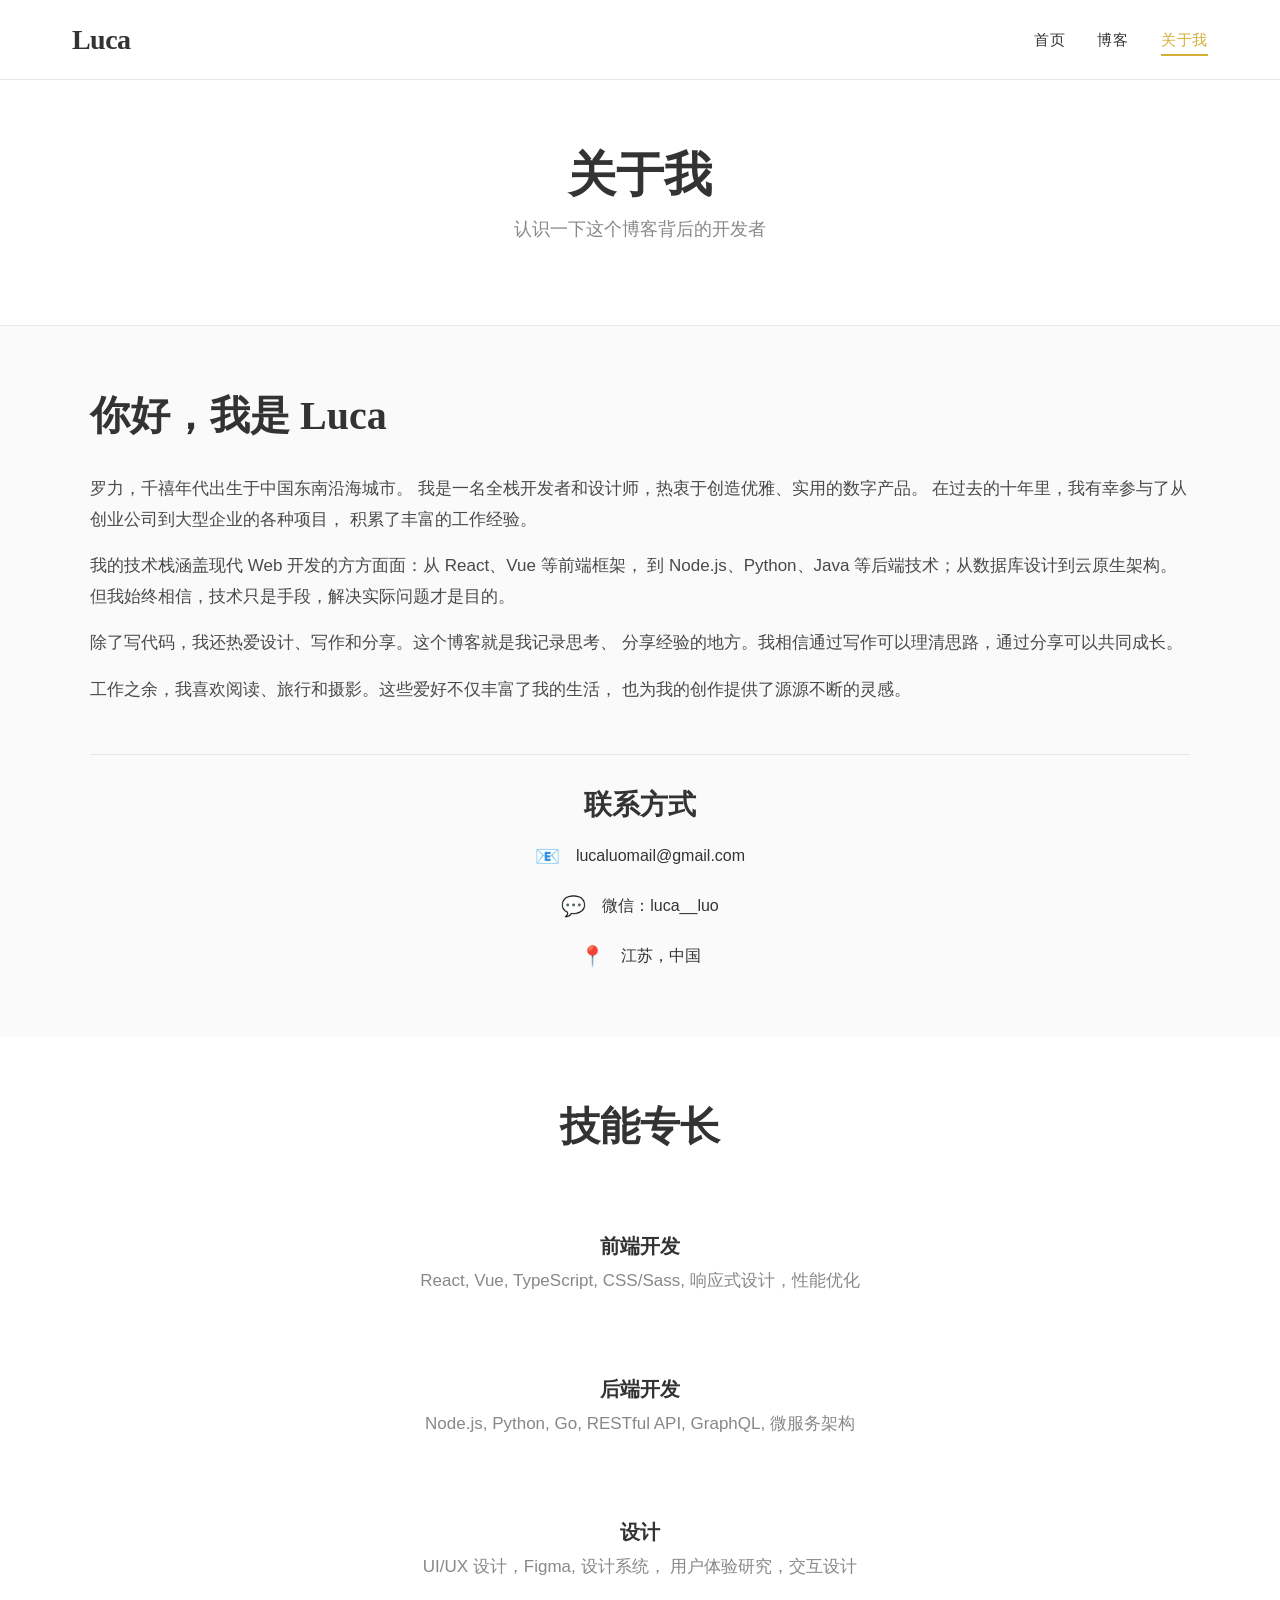
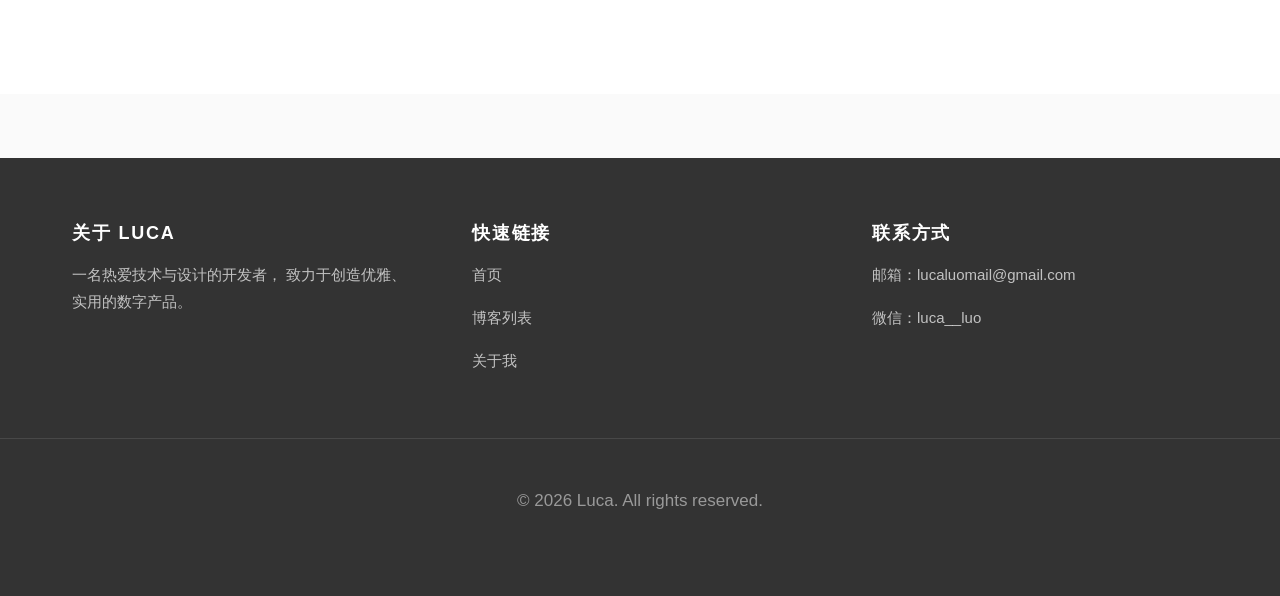
==== commit 42d3c960: "update" ====
--- a/about.html
+++ b/about.html
@@ -46,6 +46,7 @@
           
           <div class="about-text">
             <p>
+              罗力，千禧年代出生于中国东南沿海城市。
               我是一名全栈开发者和设计师，热衷于创造优雅、实用的数字产品。
               在过去的十年里，我有幸参与了从创业公司到大型企业的各种项目，
               积累了丰富的工作经验。
@@ -53,7 +54,7 @@
             
             <p>
               我的技术栈涵盖现代 Web 开发的方方面面：从 React、Vue 等前端框架，
-              到 Node.js、Python 等后端技术；从数据库设计到云原生架构。
+              到 Node.js、Python、Java 等后端技术；从数据库设计到云原生架构。
               但我始终相信，技术只是手段，解决实际问题才是目的。
             </p>
             
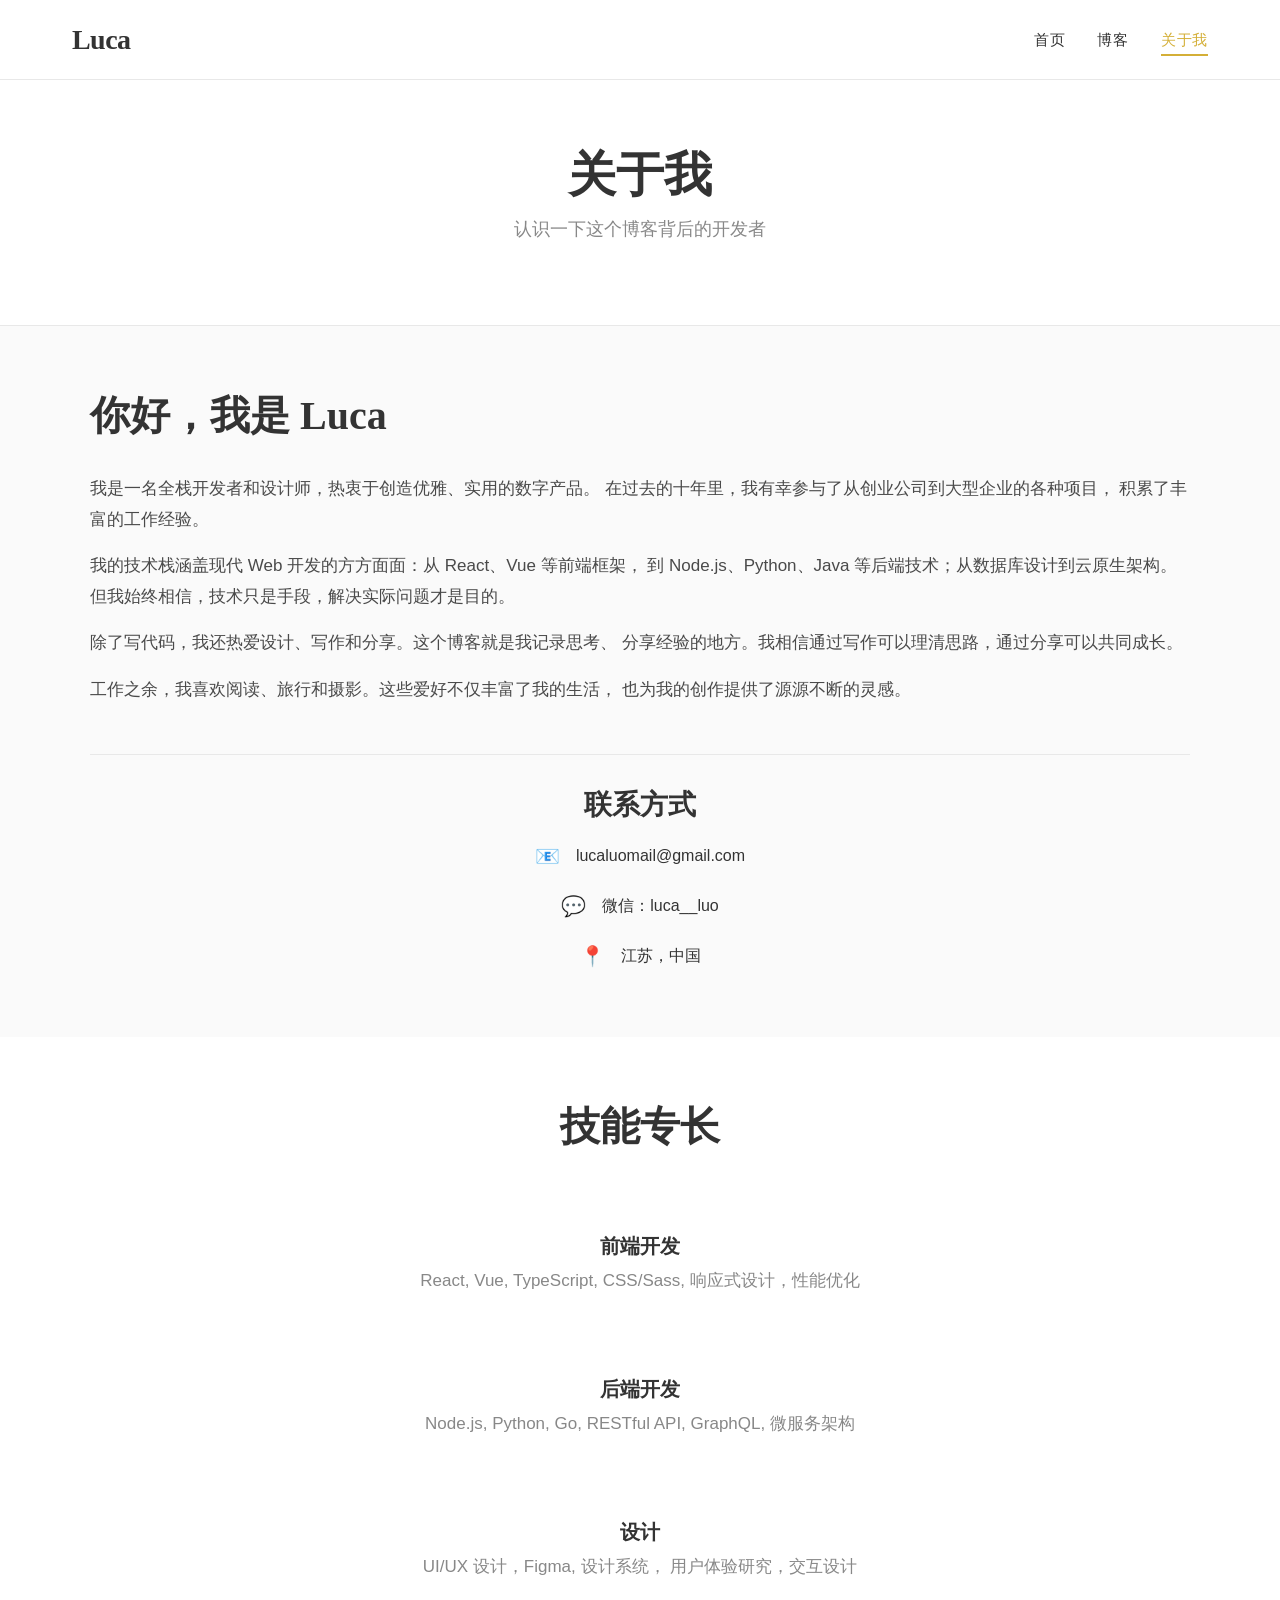
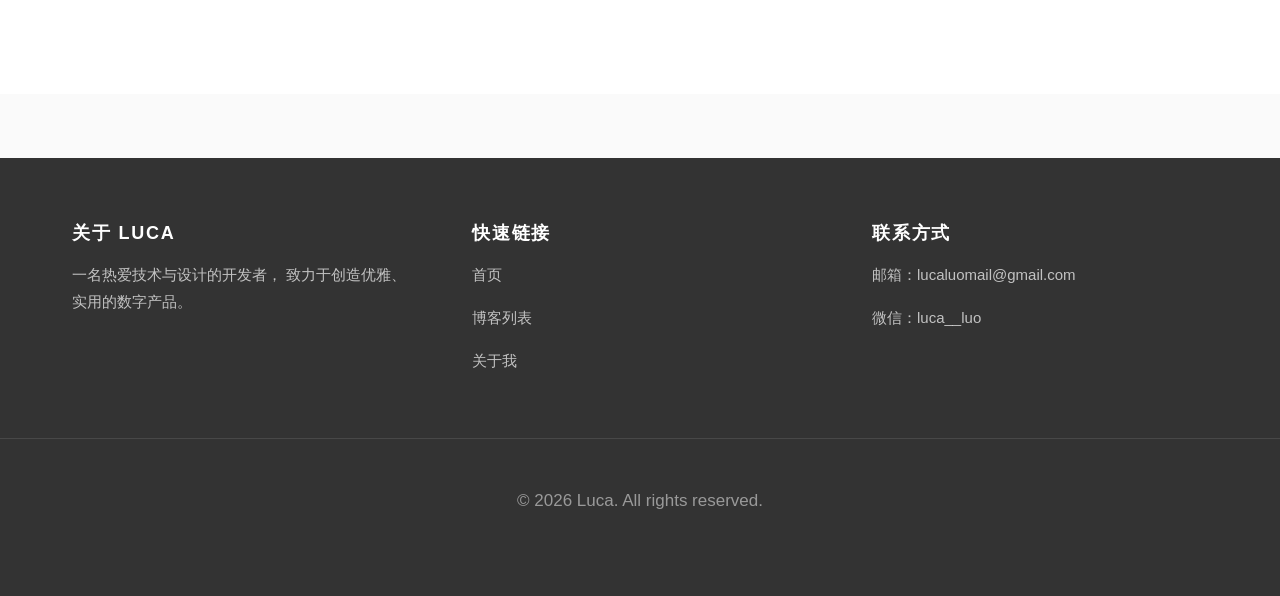
==== commit a9499d9c: "update" ====
--- a/about.html
+++ b/about.html
@@ -46,7 +46,6 @@
           
           <div class="about-text">
             <p>
-              罗力，千禧年代出生于中国东南沿海城市。
               我是一名全栈开发者和设计师，热衷于创造优雅、实用的数字产品。
               在过去的十年里，我有幸参与了从创业公司到大型企业的各种项目，
               积累了丰富的工作经验。
